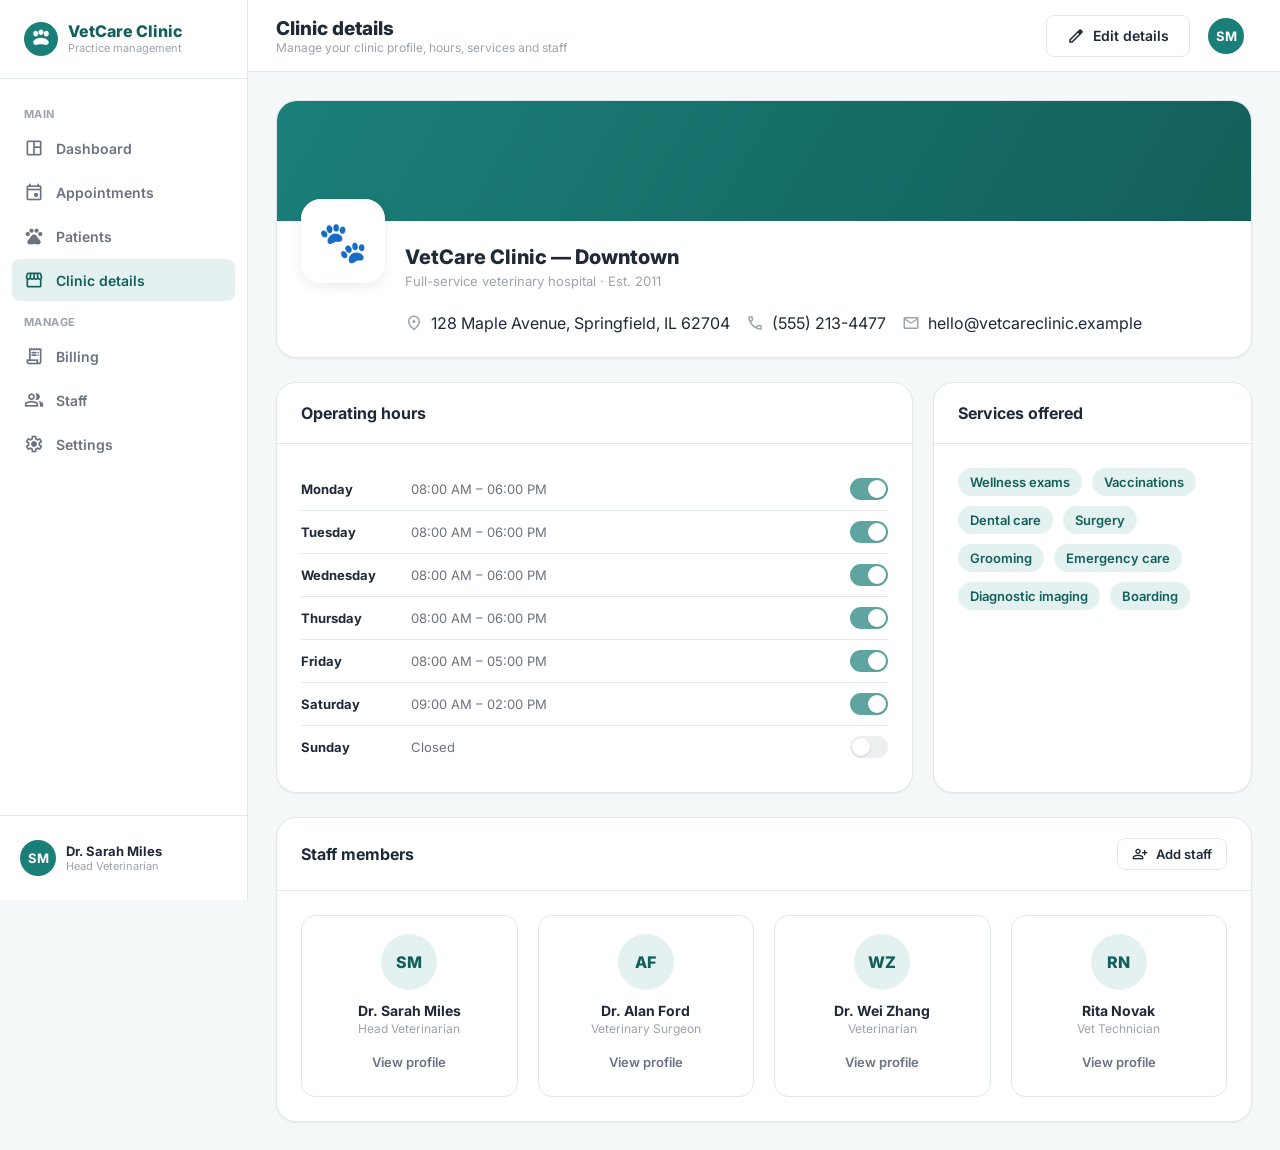
==== clinic-details.html @ 88bcca55 "Initial state Add Login Dashboard Clinic-details" ====
<!DOCTYPE html>
<html lang="en">
<head>
<meta charset="UTF-8" />
<meta name="viewport" content="width=device-width, initial-scale=1.0" />
<title>Clinic details — VetCare Clinic</title>
<link rel="preconnect" href="https://fonts.googleapis.com" />
<link href="https://fonts.googleapis.com/css2?family=Inter:wght@400;500;600;700;800&display=swap" rel="stylesheet" />
<link rel="stylesheet" href="https://fonts.googleapis.com/css2?family=Material+Symbols+Outlined:opsz,wght,FILL,GRAD@20..48,100..700,0..1,-50..200" />
<link rel="stylesheet" href="css/styles.css" />
<link rel="stylesheet" href="css/clinic-details.css" />
</head>
<body>

<div class="app-shell">

  <!-- Sidebar -->
  <aside class="sidebar">
    <div class="sidebar-brand">
      <svg class="logo-mark" viewBox="0 0 48 48" fill="none" xmlns="http://www.w3.org/2000/svg">
        <circle cx="24" cy="24" r="24" fill="#1B7F79"/>
        <path d="M16.5 20.5c1.93 0 3.5-1.79 3.5-4s-1.57-4-3.5-4-3.5 1.79-3.5 4 1.57 4 3.5 4Z" fill="#fff"/>
        <path d="M24 18.5c1.93 0 3.5-1.79 3.5-4S25.93 10.5 24 10.5s-3.5 1.79-3.5 4 1.57 4 3.5 4Z" fill="#fff"/>
        <path d="M31.5 20.5c1.93 0 3.5-1.79 3.5-4s-1.57-4-3.5-4-3.5 1.79-3.5 4 1.57 4 3.5 4Z" fill="#fff"/>
        <path d="M13 28.7c0-3.6 4.9-6.2 11-6.2s11 2.6 11 6.2c0 2.4-1.9 3.8-4.4 3.8-2.1 0-2.9-1-6.6-1s-4.5 1-6.6 1c-2.5 0-4.4-1.4-4.4-3.8Z" fill="#fff"/>
      </svg>
      <div>
        <div class="brand-name">VetCare Clinic</div>
        <div class="brand-sub">Practice management</div>
      </div>
    </div>

    <nav class="sidebar-nav">
      <div class="nav-section-label">Main</div>
      <a class="nav-item" href="dashboard.html">
        <span class="material-symbols-outlined">space_dashboard</span>
        Dashboard
      </a>
      <a class="nav-item" href="#">
        <span class="material-symbols-outlined">event</span>
        Appointments
      </a>
      <a class="nav-item" href="#">
        <span class="material-symbols-outlined">pets</span>
        Patients
      </a>
      <a class="nav-item active" href="clinic-details.html">
        <span class="material-symbols-outlined">storefront</span>
        Clinic details
      </a>

      <div class="nav-section-label">Manage</div>
      <a class="nav-item" href="#">
        <span class="material-symbols-outlined">receipt_long</span>
        Billing
      </a>
      <a class="nav-item" href="#">
        <span class="material-symbols-outlined">group</span>
        Staff
      </a>
      <a class="nav-item" href="#">
        <span class="material-symbols-outlined">settings</span>
        Settings
      </a>
    </nav>

    <div class="sidebar-footer">
      <div class="user-pill">
        <div class="avatar">SM</div>
        <div>
          <div class="user-name">Dr. Sarah Miles</div>
          <div class="user-role">Head Veterinarian</div>
        </div>
      </div>
    </div>
  </aside>

  <!-- Main area -->
  <div class="main-area">

    <!-- Topbar -->
    <header class="topbar">
      <div class="topbar-title">
        <h1>Clinic details</h1>
        <div class="breadcrumb">Manage your clinic profile, hours, services and staff</div>
      </div>

      <div class="topbar-actions">
        <button class="btn btn-secondary" id="edit-toggle-btn">
          <span class="material-symbols-outlined" style="font-size:18px;">edit</span>
          Edit details
        </button>
        <button class="btn btn-primary" id="save-btn" style="display:none;">
          <span class="material-symbols-outlined" style="font-size:18px;">check</span>
          Save changes
        </button>

        <div class="popover-wrap">
          <div class="user-pill" id="user-pill" style="cursor:pointer;">
            <div class="avatar">SM</div>
          </div>
          <div class="popover user-menu" id="user-menu">
            <div class="user-menu-item">
              <span class="material-symbols-outlined">person</span> My profile
            </div>
            <div class="user-menu-item">
              <span class="material-symbols-outlined">settings</span> Account settings
            </div>
            <div class="user-menu-divider"></div>
            <div class="user-menu-item danger" id="logout-btn">
              <span class="material-symbols-outlined">logout</span> Log out
            </div>
          </div>
        </div>
      </div>
    </header>

    <!-- Content -->
    <main class="content">

      <!-- Clinic profile -->
      <div class="card mb-24">
        <div class="clinic-banner"></div>
        <div class="card-body clinic-profile-body">
          <div class="clinic-logo">🐾</div>
          <div class="clinic-profile-info">
            <h2 id="clinic-name-display">VetCare Clinic — Downtown</h2>
            <div class="text-faint" style="font-size:13px;">Full-service veterinary hospital · Est. 2011</div>
            <div class="flex gap-16 mt-24" style="flex-wrap:wrap;">
              <div class="flex gap-8">
                <span class="material-symbols-outlined text-faint" style="font-size:18px;">location_on</span>
                <span id="clinic-address-display">128 Maple Avenue, Springfield, IL 62704</span>
              </div>
              <div class="flex gap-8">
                <span class="material-symbols-outlined text-faint" style="font-size:18px;">call</span>
                <span id="clinic-phone-display">(555) 213-4477</span>
              </div>
              <div class="flex gap-8">
                <span class="material-symbols-outlined text-faint" style="font-size:18px;">mail</span>
                <span id="clinic-email-display">hello@vetcareclinic.example</span>
              </div>
            </div>
          </div>
        </div>

        <!-- Edit form (hidden by default) -->
        <div class="card-body clinic-edit-form" id="clinic-edit-form" style="display:none;">
          <div class="grid grid-3">
            <div class="field">
              <label for="edit-name">Clinic name</label>
              <input class="input" id="edit-name" value="VetCare Clinic — Downtown" />
            </div>
            <div class="field">
              <label for="edit-phone">Phone number</label>
              <input class="input" id="edit-phone" value="(555) 213-4477" />
            </div>
            <div class="field">
              <label for="edit-email">Email address</label>
              <input class="input" id="edit-email" value="hello@vetcareclinic.example" />
            </div>
          </div>
          <div class="field">
            <label for="edit-address">Address</label>
            <input class="input" id="edit-address" value="128 Maple Avenue, Springfield, IL 62704" />
          </div>
        </div>
      </div>

      <div class="grid grid-2 mb-24">

        <!-- Operating hours -->
        <div class="card">
          <div class="card-header">
            <h3>Operating hours</h3>
          </div>
          <div class="card-body" id="hours-list">
            <!-- rows injected by js/clinic-details.js -->
          </div>
        </div>

        <!-- Services offered -->
        <div class="card">
          <div class="card-header">
            <h3>Services offered</h3>
          </div>
          <div class="card-body">
            <div class="chip-list" id="services-list"></div>
            <div class="add-service-row" id="add-service-row" style="display:none;">
              <input class="input" id="new-service-input" placeholder="Add a service (e.g. Dental care)" />
              <button class="btn btn-secondary btn-sm" id="add-service-btn">Add</button>
            </div>
          </div>
        </div>
      </div>

      <!-- Staff -->
      <div class="card">
        <div class="card-header">
          <h3>Staff members</h3>
          <button class="btn btn-secondary btn-sm">
            <span class="material-symbols-outlined" style="font-size:16px;">person_add</span>
            Add staff
          </button>
        </div>
        <div class="card-body">
          <div class="grid grid-4" id="staff-grid"></div>
        </div>
      </div>

    </main>
  </div>
</div>

<div class="toast" id="toast">
  <span class="material-symbols-outlined">task_alt</span>
  <span id="toast-msg">Done</span>
</div>

<script src="js/app.js"></script>
<script src="js/clinic-details.js"></script>
</body>
</html>
---- css/styles.css ----
/* ============================================
   VetCare Clinic — Shared Design Tokens & Base
   ============================================ */

:root {
  --color-primary: #1B7F79;
  --color-primary-dark: #135F5A;
  --color-primary-light: #E3F2F0;
  --color-accent: #FF7A59;
  --color-accent-light: #FFEDE7;

  --color-bg: #F5F8F8;
  --color-surface: #FFFFFF;
  --color-border: #E3E8E8;

  --color-text: #1F2937;
  --color-text-muted: #6B7280;
  --color-text-faint: #9CA3AF;

  --color-success: #2F9E5B;
  --color-success-bg: #E7F7EE;
  --color-warning: #D97706;
  --color-warning-bg: #FEF3E2;
  --color-danger: #DC2626;
  --color-danger-bg: #FDEAEA;
  --color-info: #2563EB;
  --color-info-bg: #EAF1FD;

  --radius-sm: 8px;
  --radius-md: 14px;
  --radius-lg: 20px;
  --radius-pill: 999px;

  --shadow-sm: 0 1px 2px rgba(16, 24, 40, 0.06);
  --shadow-md: 0 4px 12px rgba(16, 24, 40, 0.08);
  --shadow-lg: 0 12px 32px rgba(16, 24, 40, 0.12);

  --sidebar-width: 248px;
  --topbar-height: 72px;

  --font-sans: "Inter", -apple-system, BlinkMacSystemFont, "Segoe UI", Roboto, sans-serif;
}

* {
  box-sizing: border-box;
}

html, body {
  height: 100%;
}

body {
  margin: 0;
  font-family: var(--font-sans);
  background: var(--color-bg);
  color: var(--color-text);
  -webkit-font-smoothing: antialiased;
}

a {
  color: inherit;
  text-decoration: none;
}

ul {
  list-style: none;
  margin: 0;
  padding: 0;
}

button {
  font-family: inherit;
}

img {
  max-width: 100%;
  display: block;
}

.material-symbols-outlined {
  font-variation-settings: "FILL" 0, "wght" 400, "GRAD" 0, "opsz" 24;
  line-height: 1;
  user-select: none;
}

/* -------------------- Buttons -------------------- */

.btn {
  display: inline-flex;
  align-items: center;
  justify-content: center;
  gap: 8px;
  padding: 11px 20px;
  border-radius: var(--radius-sm);
  border: 1px solid transparent;
  font-size: 14px;
  font-weight: 600;
  cursor: pointer;
  transition: background 0.15s ease, border-color 0.15s ease, transform 0.05s ease;
  white-space: nowrap;
}

.btn:active {
  transform: translateY(1px);
}

.btn-primary {
  background: var(--color-primary);
  color: #fff;
}

.btn-primary:hover {
  background: var(--color-primary-dark);
}

.btn-secondary {
  background: var(--color-surface);
  color: var(--color-text);
  border-color: var(--color-border);
}

.btn-secondary:hover {
  background: #F0F3F3;
}

.btn-ghost {
  background: transparent;
  color: var(--color-text-muted);
}

.btn-ghost:hover {
  background: rgba(0, 0, 0, 0.04);
  color: var(--color-text);
}

.btn-danger {
  background: var(--color-danger-bg);
  color: var(--color-danger);
}

.btn-danger:hover {
  background: #F9D6D6;
}

.btn-sm {
  padding: 7px 14px;
  font-size: 13px;
}

.btn-icon {
  width: 38px;
  height: 38px;
  padding: 0;
  border-radius: var(--radius-pill);
}

.btn:disabled {
  opacity: 0.5;
  cursor: not-allowed;
}

/* -------------------- Form elements -------------------- */

.field {
  display: flex;
  flex-direction: column;
  gap: 6px;
  margin-bottom: 18px;
}

.field label {
  font-size: 13px;
  font-weight: 600;
  color: var(--color-text);
}

.field .hint {
  font-size: 12px;
  color: var(--color-text-faint);
}

.input,
select.input,
textarea.input {
  width: 100%;
  padding: 12px 14px;
  font-size: 14px;
  font-family: inherit;
  border: 1px solid var(--color-border);
  border-radius: var(--radius-sm);
  background: var(--color-surface);
  color: var(--color-text);
  outline: none;
  transition: border-color 0.15s ease, box-shadow 0.15s ease;
}

.input:focus,
select.input:focus,
textarea.input:focus {
  border-color: var(--color-primary);
  box-shadow: 0 0 0 3px var(--color-primary-light);
}

.input.invalid {
  border-color: var(--color-danger);
}

.input.invalid:focus {
  box-shadow: 0 0 0 3px var(--color-danger-bg);
}

.error-text {
  font-size: 12px;
  color: var(--color-danger);
  min-height: 16px;
}

.input-wrap {
  position: relative;
}

.input-wrap .input {
  padding-right: 42px;
}

.input-wrap .icon-btn {
  position: absolute;
  right: 10px;
  top: 50%;
  transform: translateY(-50%);
  background: none;
  border: none;
  color: var(--color-text-faint);
  cursor: pointer;
  display: flex;
  padding: 4px;
}

.checkbox-row {
  display: flex;
  align-items: center;
  gap: 8px;
  font-size: 13px;
  color: var(--color-text-muted);
}

.checkbox-row input {
  width: 16px;
  height: 16px;
  accent-color: var(--color-primary);
}

/* -------------------- Badges / chips -------------------- */

.badge {
  display: inline-flex;
  align-items: center;
  gap: 4px;
  padding: 4px 10px;
  border-radius: var(--radius-pill);
  font-size: 12px;
  font-weight: 600;
}

.badge-success { background: var(--color-success-bg); color: var(--color-success); }
.badge-warning { background: var(--color-warning-bg); color: var(--color-warning); }
.badge-danger  { background: var(--color-danger-bg); color: var(--color-danger); }
.badge-info    { background: var(--color-info-bg); color: var(--color-info); }
.badge-neutral { background: #F0F2F2; color: var(--color-text-muted); }

.chip {
  display: inline-flex;
  align-items: center;
  gap: 6px;
  padding: 6px 12px;
  border-radius: var(--radius-pill);
  background: var(--color-primary-light);
  color: var(--color-primary-dark);
  font-size: 13px;
  font-weight: 600;
}

.chip button {
  background: none;
  border: none;
  cursor: pointer;
  color: var(--color-primary-dark);
  display: flex;
  padding: 0;
}

/* -------------------- Cards -------------------- */

.card {
  background: var(--color-surface);
  border: 1px solid var(--color-border);
  border-radius: var(--radius-lg);
  box-shadow: var(--shadow-sm);
}

.card-header {
  display: flex;
  align-items: center;
  justify-content: space-between;
  padding: 20px 24px;
  border-bottom: 1px solid var(--color-border);
}

.card-header h2,
.card-header h3 {
  margin: 0;
  font-size: 16px;
  font-weight: 700;
}

.card-body {
  padding: 24px;
}

/* -------------------- App shell (sidebar + topbar) -------------------- */

.app-shell {
  display: flex;
  min-height: 100vh;
}

.sidebar {
  width: var(--sidebar-width);
  flex-shrink: 0;
  background: var(--color-surface);
  border-right: 1px solid var(--color-border);
  display: flex;
  flex-direction: column;
  position: sticky;
  top: 0;
  height: 100vh;
}

.sidebar-brand {
  display: flex;
  align-items: center;
  gap: 10px;
  padding: 22px 24px;
  border-bottom: 1px solid var(--color-border);
}

.sidebar-brand .logo-mark {
  width: 34px;
  height: 34px;
  flex-shrink: 0;
}

.sidebar-brand .brand-name {
  font-weight: 800;
  font-size: 16px;
  color: var(--color-primary-dark);
  line-height: 1.1;
}

.sidebar-brand .brand-sub {
  font-size: 11px;
  color: var(--color-text-faint);
}

.sidebar-nav {
  flex: 1;
  padding: 16px 12px;
  overflow-y: auto;
}

.sidebar-nav .nav-section-label {
  font-size: 11px;
  font-weight: 700;
  letter-spacing: 0.04em;
  text-transform: uppercase;
  color: var(--color-text-faint);
  padding: 12px 12px 6px;
}

.nav-item {
  display: flex;
  align-items: center;
  gap: 12px;
  padding: 11px 12px;
  border-radius: var(--radius-sm);
  color: var(--color-text-muted);
  font-size: 14px;
  font-weight: 600;
  margin-bottom: 2px;
  cursor: pointer;
  transition: background 0.15s ease, color 0.15s ease;
}

.nav-item .material-symbols-outlined {
  font-size: 20px;
}

.nav-item:hover {
  background: var(--color-bg);
  color: var(--color-text);
}

.nav-item.active {
  background: var(--color-primary-light);
  color: var(--color-primary-dark);
}

.sidebar-footer {
  padding: 16px 12px;
  border-top: 1px solid var(--color-border);
}

.user-pill {
  display: flex;
  align-items: center;
  gap: 10px;
  padding: 8px;
  border-radius: var(--radius-sm);
}

.user-pill:hover {
  background: var(--color-bg);
  cursor: pointer;
}

.avatar {
  width: 36px;
  height: 36px;
  border-radius: 50%;
  background: var(--color-primary);
  color: #fff;
  display: flex;
  align-items: center;
  justify-content: center;
  font-weight: 700;
  font-size: 13px;
  flex-shrink: 0;
}

.user-pill .user-name {
  font-size: 13px;
  font-weight: 700;
  color: var(--color-text);
}

.user-pill .user-role {
  font-size: 11px;
  color: var(--color-text-faint);
}

.main-area {
  flex: 1;
  min-width: 0;
  display: flex;
  flex-direction: column;
}

.topbar {
  height: var(--topbar-height);
  flex-shrink: 0;
  display: flex;
  align-items: center;
  justify-content: space-between;
  gap: 16px;
  padding: 0 28px;
  background: var(--color-surface);
  border-bottom: 1px solid var(--color-border);
  position: sticky;
  top: 0;
  z-index: 10;
}

.topbar-title h1 {
  margin: 0;
  font-size: 19px;
  font-weight: 800;
}

.topbar-title .breadcrumb {
  font-size: 12px;
  color: var(--color-text-faint);
}

.topbar-search {
  flex: 1;
  max-width: 360px;
  position: relative;
}

.topbar-search .material-symbols-outlined {
  position: absolute;
  left: 12px;
  top: 50%;
  transform: translateY(-50%);
  color: var(--color-text-faint);
  font-size: 20px;
}

.topbar-search input {
  width: 100%;
  padding: 9px 12px 9px 38px;
  border-radius: var(--radius-pill);
  border: 1px solid var(--color-border);
  background: var(--color-bg);
  font-size: 13px;
  outline: none;
  font-family: inherit;
}

.topbar-search input:focus {
  border-color: var(--color-primary);
  background: var(--color-surface);
}

.topbar-actions {
  display: flex;
  align-items: center;
  gap: 10px;
}

.icon-badge-btn {
  position: relative;
  width: 40px;
  height: 40px;
  border-radius: 50%;
  border: 1px solid var(--color-border);
  background: var(--color-surface);
  display: flex;
  align-items: center;
  justify-content: center;
  cursor: pointer;
  color: var(--color-text-muted);
}

.icon-badge-btn:hover {
  background: var(--color-bg);
}

.icon-badge-btn .dot {
  position: absolute;
  top: 8px;
  right: 9px;
  width: 8px;
  height: 8px;
  border-radius: 50%;
  background: var(--color-accent);
  border: 2px solid var(--color-surface);
}

.content {
  padding: 28px;
  max-width: 1280px;
  width: 100%;
  margin: 0 auto;
}

/* -------------------- Popovers (notifications / user menu) -------------------- */

.popover-wrap {
  position: relative;
}

.popover {
  position: absolute;
  top: calc(100% + 10px);
  right: 0;
  width: 320px;
  background: var(--color-surface);
  border: 1px solid var(--color-border);
  border-radius: var(--radius-md);
  box-shadow: var(--shadow-lg);
  opacity: 0;
  visibility: hidden;
  transform: translateY(-6px);
  transition: opacity 0.15s ease, transform 0.15s ease;
  z-index: 100;
}

.popover.show {
  opacity: 1;
  visibility: visible;
  transform: translateY(0);
}

.popover-header {
  padding: 14px 18px;
  border-bottom: 1px solid var(--color-border);
  font-size: 13px;
  font-weight: 700;
}

.popover-list {
  max-height: 320px;
  overflow-y: auto;
}

.notif-item {
  display: flex;
  gap: 12px;
  padding: 12px 18px;
  border-bottom: 1px solid var(--color-border);
  cursor: pointer;
}

.notif-item:last-child {
  border-bottom: none;
}

.notif-item:hover {
  background: var(--color-bg);
}

.notif-icon {
  width: 34px;
  height: 34px;
  border-radius: 50%;
  display: flex;
  align-items: center;
  justify-content: center;
  flex-shrink: 0;
  font-size: 18px;
}

.notif-text .notif-title {
  font-size: 13px;
  font-weight: 600;
  color: var(--color-text);
  margin-bottom: 2px;
}

.notif-text .notif-time {
  font-size: 11px;
  color: var(--color-text-faint);
}

.user-menu {
  width: 220px;
}

.user-menu-item {
  display: flex;
  align-items: center;
  gap: 10px;
  padding: 11px 18px;
  font-size: 13px;
  font-weight: 600;
  color: var(--color-text-muted);
  cursor: pointer;
}

.user-menu-item:hover {
  background: var(--color-bg);
  color: var(--color-text);
}

.user-menu-item .material-symbols-outlined {
  font-size: 18px;
}

.user-menu-item.danger {
  color: var(--color-danger);
}

.user-menu-item.danger:hover {
  background: var(--color-danger-bg);
}

.user-menu-divider {
  border-top: 1px solid var(--color-border);
  margin: 6px 0;
}

/* -------------------- Tables -------------------- */

.table {
  width: 100%;
  border-collapse: collapse;
}

.table th {
  text-align: left;
  font-size: 12px;
  text-transform: uppercase;
  letter-spacing: 0.03em;
  color: var(--color-text-faint);
  font-weight: 700;
  padding: 0 24px 12px;
  border-bottom: 1px solid var(--color-border);
}

.table td {
  padding: 14px 24px;
  font-size: 14px;
  border-bottom: 1px solid var(--color-border);
  vertical-align: middle;
}

.table tbody tr:last-child td {
  border-bottom: none;
}

.table tbody tr:hover {
  background: var(--color-bg);
}

.cell-primary {
  font-weight: 700;
  color: var(--color-text);
}

.cell-muted {
  color: var(--color-text-faint);
  font-size: 13px;
}

.pet-cell {
  display: flex;
  align-items: center;
  gap: 10px;
}

.pet-avatar {
  width: 32px;
  height: 32px;
  border-radius: 50%;
  background: var(--color-accent-light);
  display: flex;
  align-items: center;
  justify-content: center;
  font-size: 16px;
  flex-shrink: 0;
}

/* -------------------- Utility -------------------- */

.grid {
  display: grid;
  gap: 20px;
}

.grid-4 { grid-template-columns: repeat(4, 1fr); }
.grid-3 { grid-template-columns: repeat(3, 1fr); }
.grid-2 { grid-template-columns: 2fr 1fr; }

.flex {
  display: flex;
  align-items: center;
}

.flex-between {
  display: flex;
  align-items: center;
  justify-content: space-between;
}

.gap-8 { gap: 8px; }
.gap-12 { gap: 12px; }
.gap-16 { gap: 16px; }

.mt-24 { margin-top: 24px; }
.mb-24 { margin-bottom: 24px; }

.text-muted { color: var(--color-text-muted); }
.text-faint { color: var(--color-text-faint); }

.section-title {
  font-size: 15px;
  font-weight: 800;
  margin: 0 0 4px;
}

.section-sub {
  font-size: 13px;
  color: var(--color-text-faint);
  margin: 0 0 20px;
}

/* -------------------- Toast -------------------- */

.toast {
  position: fixed;
  top: 20px;
  right: 20px;
  background: var(--color-text);
  color: #fff;
  padding: 13px 20px;
  border-radius: var(--radius-sm);
  font-size: 13px;
  font-weight: 600;
  display: flex;
  align-items: center;
  gap: 10px;
  box-shadow: var(--shadow-lg);
  transform: translateY(-12px);
  opacity: 0;
  pointer-events: none;
  transition: transform 0.2s ease, opacity 0.2s ease;
  z-index: 999;
}

.toast.show {
  transform: translateY(0);
  opacity: 1;
}

.toast .material-symbols-outlined {
  color: var(--color-success);
  font-size: 20px;
}

/* -------------------- Responsive -------------------- */

@media (max-width: 1100px) {
  .grid-4 { grid-template-columns: repeat(2, 1fr); }
  .grid-3 { grid-template-columns: repeat(2, 1fr); }
  .grid-2 { grid-template-columns: 1fr; }
}

@media (max-width: 720px) {
  .sidebar { display: none; }
  .grid-4, .grid-3 { grid-template-columns: 1fr; }
  .content { padding: 18px; }
}
---- css/clinic-details.css ----
/* ============================================
   Clinic details page
   ============================================ */

.clinic-banner {
  height: 120px;
  border-radius: var(--radius-lg) var(--radius-lg) 0 0;
  background: linear-gradient(120deg, var(--color-primary) 0%, var(--color-primary-dark) 100%);
}

.clinic-profile-body {
  display: flex;
  gap: 20px;
  align-items: flex-start;
  margin-top: -46px;
  position: relative;
}

.clinic-logo {
  width: 84px;
  height: 84px;
  border-radius: var(--radius-lg);
  background: var(--color-surface);
  border: 4px solid var(--color-surface);
  box-shadow: var(--shadow-md);
  display: flex;
  align-items: center;
  justify-content: center;
  font-size: 40px;
  flex-shrink: 0;
}

.clinic-profile-info {
  padding-top: 46px;
}

.clinic-profile-info h2 {
  margin: 0 0 4px;
  font-size: 20px;
  font-weight: 800;
}

.clinic-edit-form {
  border-top: 1px solid var(--color-border);
}

/* Operating hours */

.hours-row {
  display: flex;
  align-items: center;
  justify-content: space-between;
  padding: 10px 0;
  border-bottom: 1px solid var(--color-border);
  font-size: 13px;
}

.hours-row:last-child {
  border-bottom: none;
}

.hours-day {
  font-weight: 700;
  width: 110px;
  flex-shrink: 0;
}

.hours-time {
  color: var(--color-text-muted);
  flex: 1;
}

.hours-toggle {
  position: relative;
  width: 38px;
  height: 22px;
  border-radius: var(--radius-pill);
  background: var(--color-border);
  cursor: pointer;
  flex-shrink: 0;
  transition: background 0.15s ease;
}

.hours-toggle.on {
  background: var(--color-primary);
}

.hours-toggle .knob {
  position: absolute;
  top: 2px;
  left: 2px;
  width: 18px;
  height: 18px;
  border-radius: 50%;
  background: #fff;
  transition: transform 0.15s ease;
  box-shadow: 0 1px 2px rgba(0,0,0,0.2);
}

.hours-toggle.on .knob {
  transform: translateX(16px);
}

.hours-toggle.readonly {
  pointer-events: none;
  opacity: 0.7;
}

/* Services */

.chip-list {
  display: flex;
  flex-wrap: wrap;
  gap: 10px;
}

.add-service-row {
  display: flex;
  gap: 8px;
  margin-top: 16px;
}

.add-service-row .input {
  flex: 1;
}

/* Staff grid */

.staff-card {
  border: 1px solid var(--color-border);
  border-radius: var(--radius-md);
  padding: 18px;
  text-align: center;
}

.staff-avatar {
  width: 56px;
  height: 56px;
  border-radius: 50%;
  background: var(--color-primary-light);
  color: var(--color-primary-dark);
  display: flex;
  align-items: center;
  justify-content: center;
  font-weight: 800;
  font-size: 16px;
  margin: 0 auto 12px;
}

.staff-name {
  font-weight: 700;
  font-size: 14px;
}

.staff-role {
  color: var(--color-text-faint);
  font-size: 12px;
  margin-top: 2px;
  margin-bottom: 10px;
}

@media (max-width: 720px) {
  .clinic-profile-body {
    flex-direction: column;
    margin-top: -30px;
  }
  .clinic-profile-info {
    padding-top: 0;
  }
}
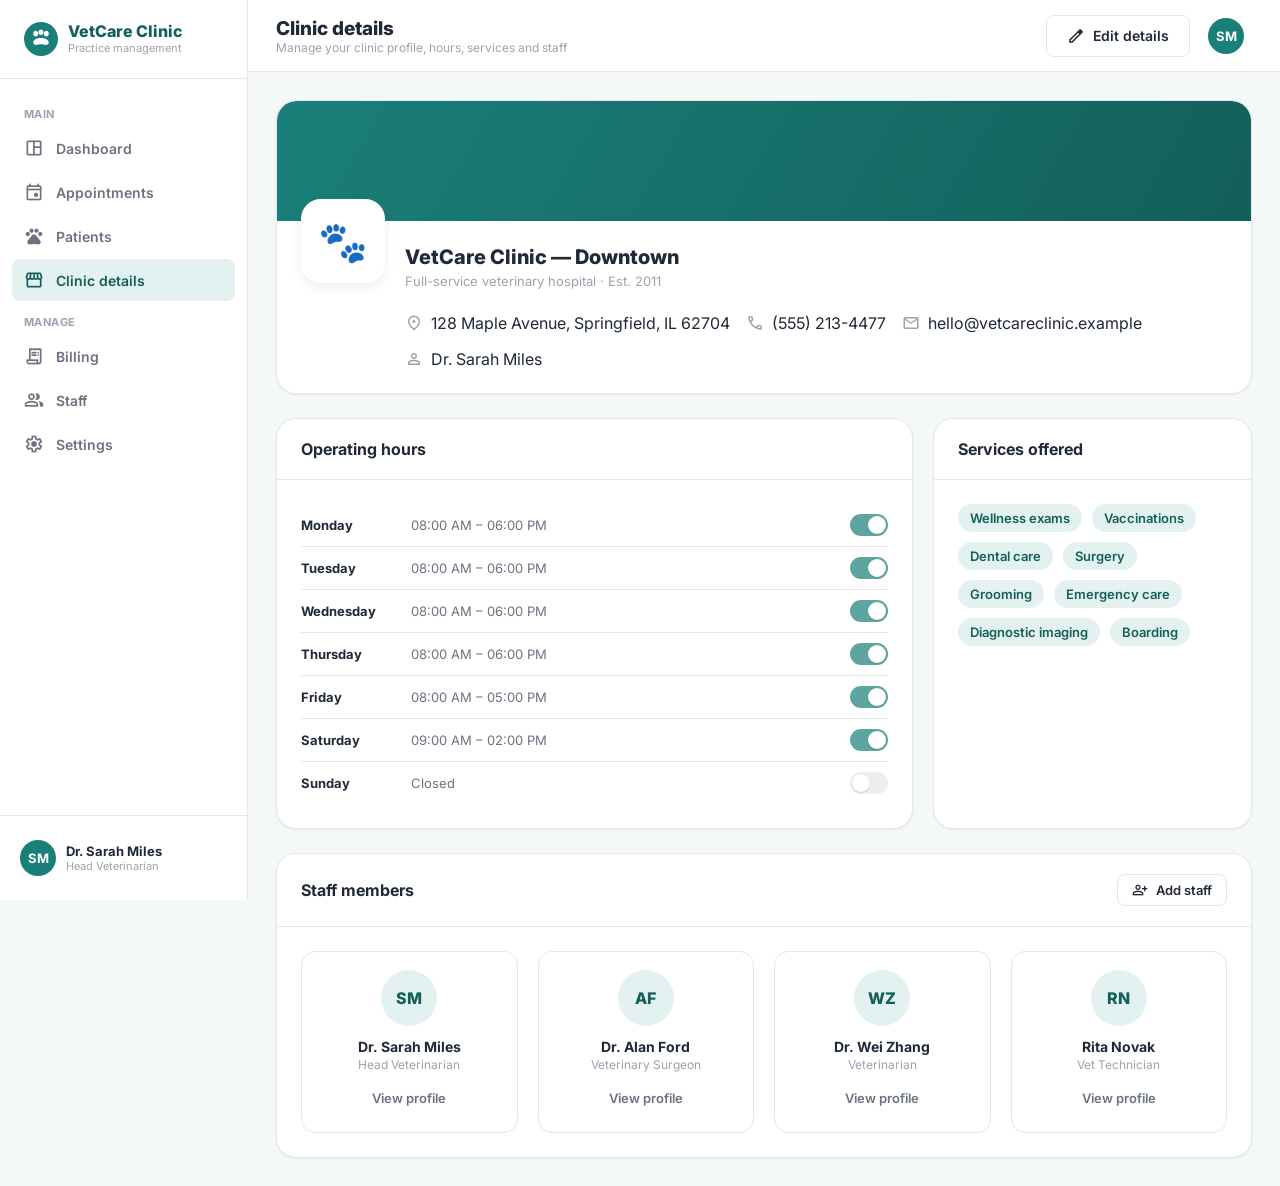
==== commit 154a14f8: "Manager name input" ====
--- a/clinic-details.html
+++ b/clinic-details.html
@@ -122,7 +122,14 @@
       <div class="card mb-24">
         <div class="clinic-banner"></div>
         <div class="card-body clinic-profile-body">
-          <div class="clinic-logo">🐾</div>
+          <div class="clinic-logo" id="clinic-logo">
+            <span id="clinic-logo-emoji">🐾</span>
+            <img id="clinic-logo-img" alt="Clinic photo" style="display:none;" />
+            <button type="button" class="clinic-logo-edit-btn" id="clinic-logo-edit-btn" aria-label="Change clinic photo">
+              <span class="material-symbols-outlined">photo_camera</span>
+            </button>
+            <input type="file" id="clinic-logo-input" accept="image/*" hidden />
+          </div>
           <div class="clinic-profile-info">
             <h2 id="clinic-name-display">VetCare Clinic — Downtown</h2>
             <div class="text-faint" style="font-size:13px;">Full-service veterinary hospital · Est. 2011</div>
@@ -139,13 +146,17 @@
                 <span class="material-symbols-outlined text-faint" style="font-size:18px;">mail</span>
                 <span id="clinic-email-display">hello@vetcareclinic.example</span>
               </div>
+              <div class="flex gap-8">
+                <span class="material-symbols-outlined text-faint" style="font-size:18px;">person</span>
+                <span id="clinic-manager-display">Dr. Sarah Miles</span>
+              </div>
             </div>
           </div>
         </div>
 
         <!-- Edit form (hidden by default) -->
         <div class="card-body clinic-edit-form" id="clinic-edit-form" style="display:none;">
-          <div class="grid grid-3">
+          <div class="grid grid-4">
             <div class="field">
               <label for="edit-name">Clinic name</label>
               <input class="input" id="edit-name" value="VetCare Clinic — Downtown" />
@@ -157,6 +168,10 @@
             <div class="field">
               <label for="edit-email">Email address</label>
               <input class="input" id="edit-email" value="hello@vetcareclinic.example" />
+            </div>
+            <div class="field">
+              <label for="edit-manager">Clinic manager name</label>
+              <input class="input" id="edit-manager" value="Dr. Sarah Miles" />
             </div>
           </div>
           <div class="field">
--- a/css/clinic-details.css
+++ b/css/clinic-details.css
@@ -17,6 +17,7 @@
 }
 
 .clinic-logo {
+  position: relative;
   width: 84px;
   height: 84px;
   border-radius: var(--radius-lg);
@@ -28,6 +29,42 @@
   justify-content: center;
   font-size: 40px;
   flex-shrink: 0;
+  overflow: hidden;
+}
+
+.clinic-logo img {
+  width: 100%;
+  height: 100%;
+  object-fit: cover;
+}
+
+.clinic-logo-edit-btn {
+  display: none;
+  position: absolute;
+  bottom: -2px;
+  right: -2px;
+  width: 30px;
+  height: 30px;
+  border-radius: 50%;
+  background: var(--color-primary);
+  color: #fff;
+  border: 2px solid var(--color-surface);
+  align-items: center;
+  justify-content: center;
+  cursor: pointer;
+  padding: 0;
+}
+
+.clinic-logo-edit-btn:hover {
+  background: var(--color-primary-dark);
+}
+
+.clinic-logo-edit-btn .material-symbols-outlined {
+  font-size: 16px;
+}
+
+.clinic-logo.edit-mode .clinic-logo-edit-btn {
+  display: flex;
 }
 
 .clinic-profile-info {
